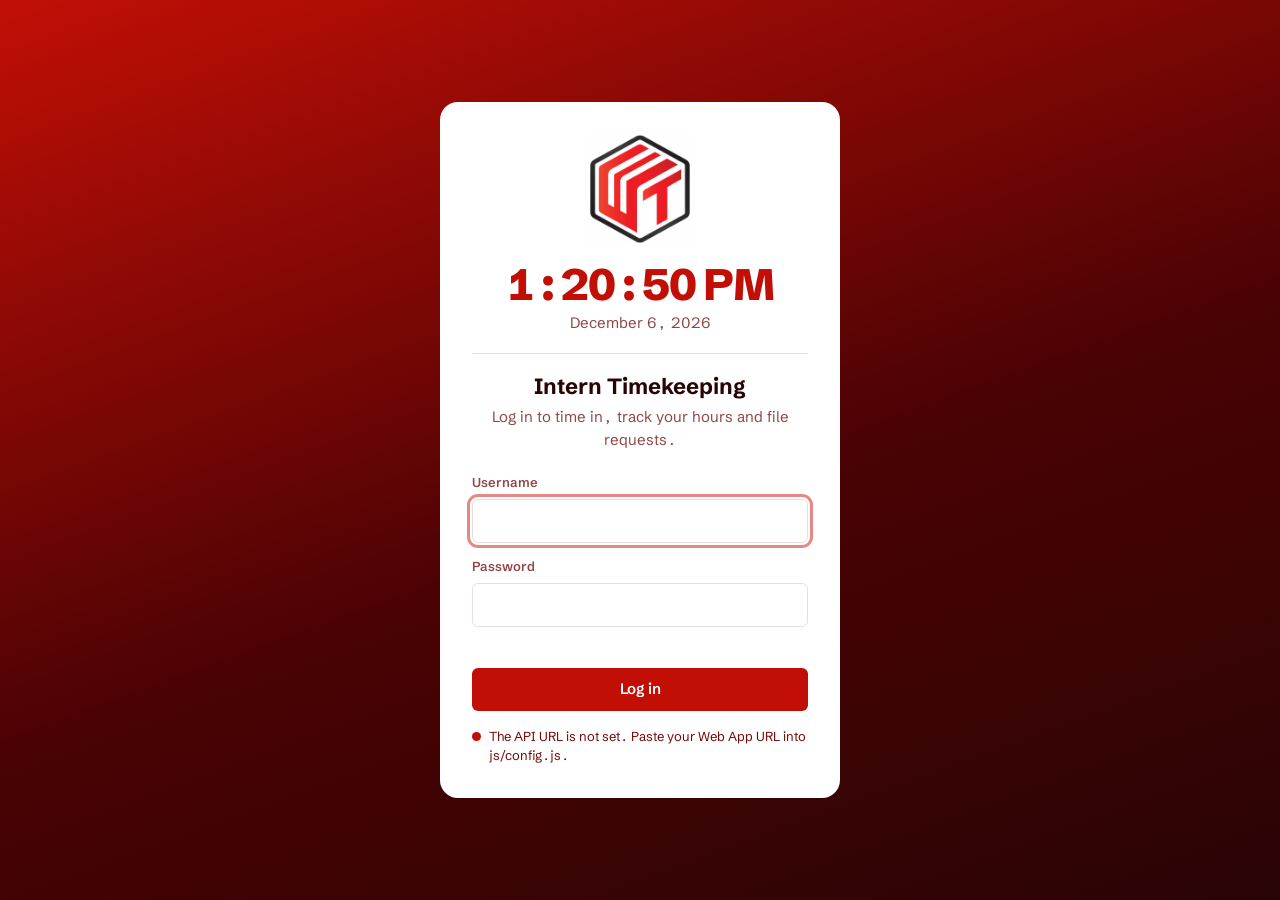
==== admin.html @ b7c835e6 "NEWLY LINK" ====
<!DOCTYPE html>
<html lang="en">
<head>
  <meta charset="UTF-8">
  <meta name="viewport" content="width=device-width, initial-scale=1">
  <meta name="referrer" content="no-referrer">
  <meta name="theme-color" content="#c20f06">
  <title>Admin Dashboard · Intern Timekeeping</title>
  <link rel="preconnect" href="https://fonts.googleapis.com">
  <link rel="preconnect" href="https://fonts.gstatic.com" crossorigin>
  <link href="https://fonts.googleapis.com/css2?family=Schibsted+Grotesk:wght@400;500;600;700;800&display=swap" rel="stylesheet">
  <link rel="stylesheet" href="css/style.css">
  <link rel="icon" href="img/logo.png">
</head>
<body>
  <div class="app app-admin">
    <aside class="sidebar">
      <img src="img/logo.png" alt="" class="side-logo" onerror="this.hidden=true">
      <div class="side-clock">
        <div class="side-day" data-clock-weekday></div>
        <div class="side-date" data-clock-date></div>
        <div class="side-time" data-clock-time></div>
      </div>
      <nav class="side-nav" aria-label="Admin pages">
        <button data-page="monitoring">Monitoring</button>
        <button data-page="add">Add intern</button>
        <button data-page="schedules">Schedule types</button>
        <button data-page="requests">Requests <span class="count" id="req-count" hidden></span></button>
        <button data-page="log">Attendance log</button>
      </nav>
      <button class="btn btn-side" data-logout>Log out</button>
    </aside>

    <div class="main">
      <header class="topbar">
        <div>
          <div class="hello">Admin dashboard</div>
          <div class="muted small" id="admin-meta"></div>
        </div>
        <button class="btn btn-ghost" id="refresh">Refresh</button>
      </header>

      <section class="content" data-section="monitoring" id="sec-monitoring"></section>
      <section class="content" data-section="add" id="sec-add" hidden></section>
      <section class="content" data-section="schedules" id="sec-schedules" hidden></section>
      <section class="content" data-section="requests" id="sec-requests" hidden></section>
      <section class="content" data-section="log" id="sec-log" hidden></section>
    </div>
  </div>

  <div id="modal-root"></div>
  <div id="toast-root" aria-live="polite"></div>
  <script src="js/config.js"></script>
  <script src="js/common.js"></script>
  <script src="js/admin.js"></script>
</body>
</html>
---- css/style.css ----
:root {
  /* Logo palette: #c20f06 #f60506 #290404 #e68984 #770506 #8f4645 #eb4d46 #d1aeac #4b0204 */
  --ink: #290404;          /* sidebar */
  --ink-2: #4b0204;        /* sidebar dividers / hover */
  --ink-soft: #d1aeac;     /* sidebar secondary text */
  --paper: #fbf6f5;        /* page background (tint of #d1aeac) */
  --card: #ffffff;
  --line: #ecdcdb;         /* borders (tint of #d1aeac) */
  --text: #290404;
  --muted: #8f4645;
  --brand: #c20f06;        /* primary buttons, active tabs */
  --brand-dark: #770506;   /* hover */
  --brand-bright: #f60506; /* accents */
  --brand-soft: #f7e6e5;
  --accent: #eb4d46;
  --accent-soft: #e68984;
  --present: #1d8558;
  --present-bg: #e3f4ec;
  --late: #a86a0c;
  --late-bg: #fcf0d9;
  --absent: #770506;
  --absent-bg: #f3dcdb;
  --leave: #6247b3;
  --leave-bg: #ece7fa;
  --radius-lg: 18px;
  --radius: 10px;
  --radius-sm: 6px;
  --font: 'Schibsted Grotesk', 'Segoe UI', system-ui, -apple-system, sans-serif;
}

* { box-sizing: border-box; }
html, body { margin: 0; height: 100%; }
body {
  font-family: var(--font);
  font-size: 15px;
  line-height: 1.5;
  color: var(--text);
  background: var(--paper);
  font-variant-numeric: tabular-nums;
}
[hidden] { display: none !important; }
button, input, select, textarea { font: inherit; color: inherit; }
:focus-visible { outline: 3px solid var(--accent-soft); outline-offset: 2px; }
.muted { color: var(--muted); }
.small { font-size: 13px; }
h1, h2, h3 { line-height: 1.2; margin: 0; }

/* ---------- Buttons & fields ---------- */
.btn {
  border: 1px solid transparent; border-radius: var(--radius-sm);
  padding: 9px 16px; font-weight: 600; cursor: pointer; background: var(--card);
  transition: background .15s, border-color .15s;
}
.btn:disabled { cursor: not-allowed; opacity: .45; }
.btn-primary { background: var(--brand); color: #fff; }
.btn-primary:hover:not(:disabled) { background: var(--brand-dark); }
.btn-ghost { border-color: var(--line); background: transparent; }
.btn-ghost:hover { background: #fff; }
.btn-danger { background: var(--absent); color: #fff; }
.btn-success { background: var(--present); color: #fff; }
.btn-block { width: 100%; }
.btn-sm { padding: 5px 10px; font-size: 13px; }
.btn-link { background: none; border: 0; color: var(--ink); text-decoration: underline; text-underline-offset: 3px; padding: 4px 6px; font-weight: 600; cursor: pointer; }
.btn-link.danger { color: var(--absent); }

.field { display: flex; flex-direction: column; gap: 6px; margin-bottom: 14px; }
.field > span { font-size: 13px; font-weight: 600; color: var(--muted); }
.field input, .field select, .field textarea {
  border: 1px solid var(--line); border-radius: var(--radius-sm); padding: 10px 12px;
  background: #fff; width: 100%;
}
.field textarea { min-height: 96px; resize: vertical; }
.field .hint { font-size: 12px; color: var(--muted); }
.form-error { color: var(--absent); min-height: 1.2em; margin: 0 0 10px; font-size: 14px; }
.row { display: grid; grid-template-columns: repeat(auto-fit, minmax(160px, 1fr)); gap: 0 14px; }

.time12 { display: flex; gap: 6px; }
.time12 select { width: auto; flex: 1; }

.chips { display: flex; flex-wrap: wrap; gap: 6px; }
.chip input { position: absolute; opacity: 0; pointer-events: none; }
.chip span {
  display: inline-block; padding: 6px 12px; border-radius: 999px; border: 1px solid var(--line);
  cursor: pointer; font-size: 13px; font-weight: 600; background: #fff; user-select: none;
}
.chip input:checked + span { background: var(--brand); color: #fff; border-color: var(--brand); }
.chip input:focus-visible + span { outline: 3px solid var(--accent-soft); outline-offset: 2px; }

/* ---------- Pills ---------- */
.pill { display: inline-block; padding: 2px 10px; border-radius: 999px; font-size: 12px; font-weight: 700; white-space: nowrap; }
.pill.present, .pill.APPROVED { background: var(--present-bg); color: var(--present); }
.pill.late, .pill.PENDING { background: var(--late-bg); color: var(--late); }
.pill.absent, .pill.DECLINED { background: var(--absent-bg); color: var(--absent); }
.pill.leave { background: var(--leave-bg); color: var(--leave); }
.pill.expected, .pill.off, .pill.SUPERSEDED { background: #e8ecf3; color: var(--muted); }

/* ---------- Boot / login ---------- */
.boot { position: fixed; inset: 0; display: grid; place-items: center; color: var(--muted); }
.login {
  min-height: 100%; display: grid; place-items: center; padding: 24px;
  background: linear-gradient(160deg, var(--brand) 0%, var(--ink-2) 55%, var(--ink) 100%);
}
.login-card { width: 100%; max-width: 400px; background: var(--card); border-radius: var(--radius-lg); padding: 32px; }
.login-head { text-align: center; }
.login-logo { display: block; max-width: 160px; max-height: 110px; width: auto; height: auto; margin: 0 auto 18px; object-fit: contain; }
.login-clock { border-bottom: 1px solid var(--line); padding-bottom: 18px; margin-bottom: 20px; }
.login-time { color: var(--brand); }
.login-time { font-size: 44px; font-weight: 800; letter-spacing: -1px; line-height: 1; }
.login-date { color: var(--muted); margin-top: 6px; }
.login-title { font-size: 22px; }
.login-sub { color: var(--muted); margin: 6px 0 22px; }

/* ---------- App shell ---------- */
.app { display: grid; grid-template-columns: 300px 1fr; min-height: 100%; }
.app-admin { grid-template-columns: 250px 1fr; }
.sidebar {
  background: var(--ink); color: #fff; padding: 28px 22px; display: flex; flex-direction: column; gap: 26px;
  position: sticky; top: 0; height: 100vh; overflow-y: auto;
}
.side-day { color: var(--ink-soft); font-weight: 600; }
.side-date { font-size: 22px; font-weight: 700; line-height: 1.2; }
.side-time { font-size: 40px; font-weight: 800; letter-spacing: -1px; margin-top: 8px; line-height: 1; }

.roster-title { font-size: 13px; font-weight: 600; color: var(--ink-soft); margin-bottom: 10px; }
.roster-list { list-style: none; margin: 0; padding: 0; }
.roster-list li { padding: 10px 0; border-top: 1px solid var(--ink-2); display: grid; grid-template-columns: 1fr auto; gap: 2px 8px; }
.roster-list .r-name { font-weight: 600; }
.roster-list .r-shift { font-size: 12px; color: var(--ink-soft); grid-column: 1; }
.roster-list .pill { grid-row: 1 / span 2; grid-column: 2; align-self: center; }
.roster-list .me .r-name::after { content: ' (you)'; color: var(--ink-soft); font-weight: 400; }
.roster-empty { color: var(--ink-soft); font-size: 14px; }

.side-nav { display: flex; flex-direction: column; gap: 2px; }
.side-nav button {
  text-align: left; background: none; border: 0; color: var(--ink-soft); padding: 10px 12px;
  border-radius: var(--radius-sm); font-weight: 600; cursor: pointer; display: flex; justify-content: space-between;
}
.side-nav button:hover { color: #fff; background: var(--ink-2); }
.side-nav button[aria-current="page"] { background: var(--brand); color: #fff; }
.count { background: var(--late); color: #fff; border-radius: 999px; padding: 0 8px; font-size: 12px; }
.btn-side { margin-top: auto; background: transparent; border: 1px solid var(--ink-2); color: var(--ink-soft); }

.main { min-width: 0; display: flex; flex-direction: column; }
.topbar {
  display: flex; align-items: center; gap: 20px; padding: 18px 32px;
  border-bottom: 1px solid var(--line); background: var(--paper); flex-wrap: wrap;
}
.topbar > div:first-child { flex: 1; min-width: 180px; }
.hello { font-size: 20px; font-weight: 700; }
.tabs { display: flex; gap: 4px; flex-wrap: wrap; }
.tabs button {
  background: none; border: 0; padding: 8px 14px; border-radius: 999px; font-weight: 600; color: var(--muted); cursor: pointer;
}
.tabs button[aria-current="page"] { background: var(--brand); color: #fff; }
.content { padding: 28px 32px 60px; max-width: 1180px; width: 100%; }

.panel { background: var(--card); border: 1px solid var(--line); border-radius: var(--radius); padding: 22px; margin-bottom: 22px; }
.panel h2 { font-size: 17px; margin-bottom: 4px; }
.panel .lead { color: var(--muted); margin: 0 0 16px; font-size: 14px; }
.panel-head { display: flex; justify-content: space-between; align-items: flex-start; gap: 12px; flex-wrap: wrap; margin-bottom: 14px; }
.two-col { display: grid; grid-template-columns: minmax(280px, 380px) 1fr; gap: 22px; align-items: start; }
.two-col > .panel { margin-bottom: 0; }

/* ---------- Shift card (the centerpiece) ---------- */
.shift {
  background: var(--card); border: 1px solid var(--line); border-top: 6px solid var(--brand-bright);
  border-radius: var(--radius-lg); padding: 28px; margin-bottom: 22px;
}
.shift-head { display: flex; justify-content: space-between; align-items: flex-start; gap: 16px; flex-wrap: wrap; }
.shift-state { font-size: 26px; font-weight: 800; letter-spacing: -.5px; }
.shift-sub { color: var(--muted); margin-top: 4px; }
.live { display: inline-flex; align-items: center; gap: 8px; font-weight: 700; color: var(--present); }
.live::before {
  content: ''; width: 10px; height: 10px; border-radius: 50%; background: var(--present);
  box-shadow: 0 0 0 0 rgba(29,133,88,.5); animation: pulse 1.8s infinite;
}
@keyframes pulse { 70% { box-shadow: 0 0 0 10px rgba(29,133,88,0); } 100% { box-shadow: 0 0 0 0 rgba(29,133,88,0); } }

.counter { font-size: 56px; font-weight: 800; letter-spacing: -2px; line-height: 1; margin: 22px 0 4px; }
.counter-label { color: var(--muted); font-size: 14px; }

.rail { margin: 30px 0 8px; }
.rail-track { position: relative; height: 14px; background: var(--brand-soft); border-radius: 999px; }
.rail-fill { position: absolute; top: 0; bottom: 0; background: var(--present); border-radius: 999px; }
.rail-needle { position: absolute; top: -8px; bottom: -8px; width: 3px; background: var(--ink); border-radius: 2px; transform: translateX(-1px); }
.rail-needle span {
  position: absolute; top: -24px; left: 50%; transform: translateX(-50%); font-size: 12px; font-weight: 700;
  background: var(--ink); color: #fff; padding: 1px 7px; border-radius: 4px; white-space: nowrap;
}
.rail-ends { display: flex; justify-content: space-between; font-size: 13px; color: var(--muted); margin-top: 8px; font-weight: 600; }

.punch { display: grid; grid-template-columns: 1fr 1fr; gap: 14px; margin-top: 26px; }
.punch .btn { padding: 18px; font-size: 17px; border-radius: var(--radius); }
.btn-in { background: var(--present); color: #fff; }
.btn-out { background: var(--brand); color: #fff; }
.btn-in:disabled, .btn-out:disabled { background: #cfd6e3; color: #5d6880; opacity: 1; }
.punch-note { margin-top: 12px; color: var(--muted); font-size: 14px; }
.btn-in.done::before { content: '✓ '; }

/* ---------- Stats strip ---------- */
.stats { display: grid; grid-template-columns: repeat(5, 1fr); background: var(--card); border: 1px solid var(--line); border-radius: var(--radius); margin-bottom: 22px; }
.stat { padding: 18px 20px; border-left: 1px solid var(--line); }
.stat:first-child { border-left: 0; }
.stat-value { font-size: 28px; font-weight: 800; letter-spacing: -.5px; line-height: 1.1; }
.stat-label { color: var(--muted); font-size: 13px; margin-top: 2px; }
.stat.warn .stat-value { color: var(--late); }
.stat.bad .stat-value { color: var(--brand); }
.progress { height: 6px; background: var(--brand-soft); border-radius: 999px; overflow: hidden; margin-top: 10px; }
.progress > div { height: 100%; background: var(--accent); }

/* ---------- Tables & lists ---------- */
.table-wrap { overflow-x: auto; }
table { width: 100%; border-collapse: collapse; font-size: 14px; }
th { text-align: left; font-weight: 600; color: var(--muted); font-size: 12px; padding: 8px 10px; border-bottom: 1px solid var(--line); white-space: nowrap; }
td { padding: 11px 10px; border-bottom: 1px solid #edf0f5; vertical-align: top; }
tr:last-child td { border-bottom: 0; }
td .sub { display: block; color: var(--muted); font-size: 12px; }
tr.inactive td { opacity: .5; }
.actions { white-space: nowrap; }

.req-list { display: flex; flex-direction: column; gap: 12px; }
.req { border: 1px solid var(--line); border-radius: var(--radius); padding: 14px 16px; }
.req-top { display: flex; justify-content: space-between; gap: 10px; align-items: center; flex-wrap: wrap; }
.req-date { font-weight: 700; }
.req-reason { margin: 8px 0 0; white-space: pre-wrap; word-break: break-word; }
.req-remark { margin-top: 8px; font-size: 13px; padding: 8px 10px; background: var(--paper); border-radius: var(--radius-sm); }
.req-actions { display: flex; gap: 8px; margin-top: 12px; }

.empty { color: var(--muted); padding: 18px 0; }
.notice { background: var(--late-bg); color: #6d4506; padding: 12px 14px; border-radius: var(--radius-sm); margin-bottom: 16px; font-size: 14px; }

/* ---------- Modal ---------- */
.modal-backdrop { position: fixed; inset: 0; background: rgba(41, 4, 4, .6); display: grid; place-items: center; padding: 20px; z-index: 50; }
.modal { background: #fff; border-radius: var(--radius-lg); width: 100%; max-width: 460px; padding: 26px; max-height: 90vh; overflow-y: auto; animation: rise .18s ease-out; }
.modal h3 { font-size: 20px; margin-bottom: 10px; }
.modal-actions { display: flex; justify-content: flex-end; gap: 10px; margin-top: 18px; }
.modal.late { border-top: 8px solid var(--late); text-align: center; }
.late-amount { font-size: 34px; font-weight: 800; color: var(--late); margin: 8px 0; letter-spacing: -.5px; }
.modal.late .modal-actions { justify-content: center; }
@keyframes rise { from { transform: translateY(10px); opacity: 0; } }

/* ---------- Toast ---------- */
#toast-root { position: fixed; bottom: 20px; right: 20px; display: flex; flex-direction: column; gap: 8px; z-index: 60; }
.toast { background: var(--ink); color: #fff; padding: 12px 16px; border-radius: var(--radius-sm); max-width: 360px; font-size: 14px; animation: rise .18s ease-out; }
.toast.error { background: var(--absent); }
.toast.success { background: var(--present); }

/* ---------- Responsive ---------- */
@media (max-width: 1000px) {
  .stats { grid-template-columns: repeat(3, 1fr); }
  .stat:nth-child(4) { border-left: 0; }
  .stat:nth-child(n+4) { border-top: 1px solid var(--line); }
  .two-col { grid-template-columns: 1fr; }
}
@media (max-width: 820px) {
  .app, .app-admin { grid-template-columns: 1fr; }
  .sidebar { position: static; height: auto; }
  .side-nav { flex-direction: row; flex-wrap: wrap; }
  .btn-side { margin-top: 0; }
  .topbar, .content { padding-left: 18px; padding-right: 18px; }
  .counter { font-size: 44px; }
  .punch { grid-template-columns: 1fr; }
  .stats { grid-template-columns: 1fr 1fr; }
  .stat { border-left: 0; border-top: 1px solid var(--line); }
  .stat:first-child, .stat:nth-child(2) { border-top: 0; }
  .stat:nth-child(even) { border-left: 1px solid var(--line); }
}
@media (prefers-reduced-motion: reduce) {
  *, *::before { animation: none !important; transition: none !important; }
}

/* ---------- v2 additions ---------- */
.side-logo { width: 64px; height: 64px; object-fit: contain; background: #fff; border-radius: 14px; padding: 6px; }
.stats-4 { grid-template-columns: repeat(4, 1fr); }
.stat-note { font-size: 12px; color: var(--muted); margin-top: 6px; }
td.num { font-weight: 700; }
select.assign { border: 1px solid var(--line); border-radius: var(--radius-sm); padding: 6px 8px; background: #fff; max-width: 240px; }
fieldset { border: 0; padding: 0; margin: 0; min-width: 0; }
.panel.narrow { max-width: 640px; }
.two-col.even { grid-template-columns: 1fr 1fr; margin-bottom: 22px; }
.id-link { padding: 0; text-decoration: none; font-family: inherit; }
.success-box { background: var(--present-bg); color: #10492f; border-radius: var(--radius-sm); padding: 14px 16px; margin-bottom: 18px; font-size: 14px; }
.success-box p { margin: 6px 0 10px; }
.id-box { display: flex; align-items: center; gap: 10px; flex-wrap: wrap; }
.id-box code { background: #fff; padding: 6px 10px; border-radius: 6px; font-size: 15px; font-weight: 700; letter-spacing: .3px; }

.conn { display: flex; align-items: flex-start; gap: 8px; margin: 16px 0 0; font-size: 13px; color: var(--muted); }
.conn-dot { width: 9px; height: 9px; border-radius: 50%; background: #c9b9b8; flex: none; margin-top: 5px; }
.conn.ok .conn-dot { background: var(--present); }
.conn.ok { color: var(--present); }
.conn.warn .conn-dot { background: var(--late); }
.conn.warn { color: var(--late); }
.conn.bad .conn-dot { background: var(--brand); }
.conn.bad { color: var(--brand-dark); }

@media (max-width: 1000px) {
  .stats-4 { grid-template-columns: 1fr 1fr; }
  .stats-4 .stat:nth-child(3) { border-left: 0; }
  .stats-4 .stat:nth-child(n+3) { border-top: 1px solid var(--line); }
  .two-col.even { grid-template-columns: 1fr; }
}
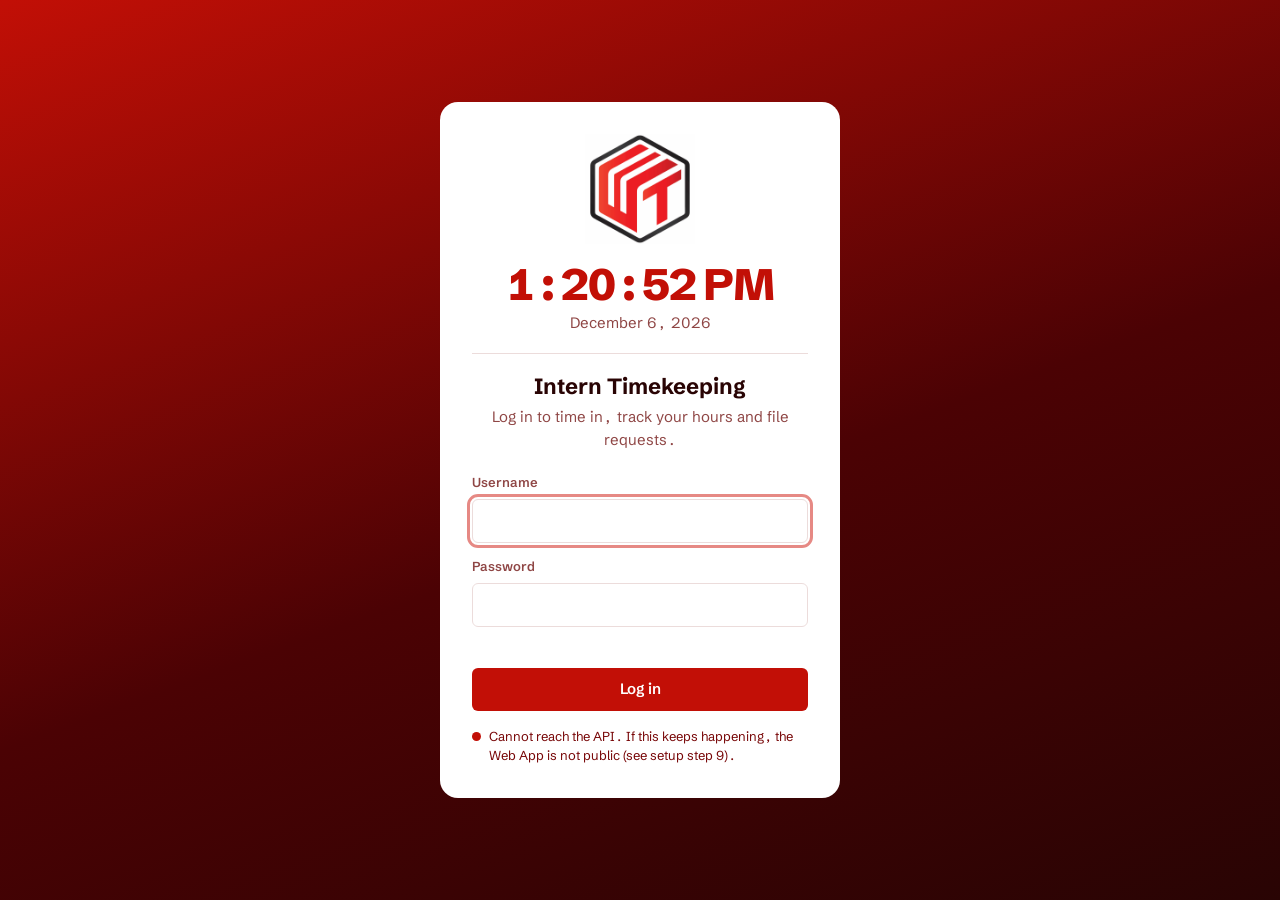
==== commit 8727b3c2: "latest update" ====
--- a/admin.html
+++ b/admin.html
@@ -24,6 +24,7 @@
       <nav class="side-nav" aria-label="Admin pages">
         <button data-page="monitoring">Monitoring</button>
         <button data-page="add">Add intern</button>
+        <button data-page="weekly">Weekly schedule</button>
         <button data-page="schedules">Schedule types</button>
         <button data-page="requests">Requests <span class="count" id="req-count" hidden></span></button>
         <button data-page="log">Attendance log</button>
@@ -42,6 +43,7 @@
 
       <section class="content" data-section="monitoring" id="sec-monitoring"></section>
       <section class="content" data-section="add" id="sec-add" hidden></section>
+      <section class="content content-wide" data-section="weekly" id="sec-weekly" hidden></section>
       <section class="content" data-section="schedules" id="sec-schedules" hidden></section>
       <section class="content" data-section="requests" id="sec-requests" hidden></section>
       <section class="content" data-section="log" id="sec-log" hidden></section>
--- a/css/style.css
+++ b/css/style.css
@@ -299,3 +299,47 @@
   .stats-4 .stat:nth-child(n+3) { border-top: 1px solid var(--line); }
   .two-col.even { grid-template-columns: 1fr; }
 }
+
+/* ---------- Weekly schedule (admin) ---------- */
+.content-wide { max-width: none; }
+.week-bar { display: flex; justify-content: space-between; align-items: center; gap: 12px; flex-wrap: wrap; margin-bottom: 10px; }
+.week-nav, .week-actions { display: flex; align-items: center; gap: 8px; flex-wrap: wrap; }
+.week-title { font-size: 18px; margin-left: 6px; }
+.legend { display: inline-block; padding: 0 6px; border-radius: 4px; }
+.legend.ov { background: var(--brand-soft); color: var(--brand-dark); font-weight: 600; }
+.week-wrap { border: 1px solid var(--line); border-radius: var(--radius-sm); }
+.week-grid { min-width: 1100px; }
+.week-grid th, .week-grid td { border-right: 1px solid #f0e6e5; padding: 8px; }
+.week-grid thead th { background: var(--paper); color: var(--text); font-size: 13px; }
+.week-grid thead th.today { background: var(--brand); color: #fff; }
+.week-grid thead th.today .sub { color: #ffe3e1; }
+.week-grid th.who { position: sticky; left: 0; background: #fff; z-index: 1; min-width: 190px; text-align: left; font-weight: 400; color: var(--text); font-size: 14px; }
+.week-grid thead th.who { background: var(--paper); font-weight: 600; }
+.week-grid select { width: 100%; min-width: 118px; border: 1px solid var(--line); border-radius: 6px; padding: 6px; background: #fff; font-size: 13px; }
+.week-grid select.fill { margin-top: 6px; font-size: 12px; color: var(--muted); }
+.week-grid td.ov { background: var(--brand-soft); }
+.week-grid td.ov select { border-color: var(--accent-soft); font-weight: 600; }
+.week-grid td.dirty { box-shadow: inset 0 0 0 2px var(--brand); }
+.week-grid td.locked { color: var(--muted); font-size: 13px; background: #faf7f7; }
+.week-grid td.locked.ov { background: #f6ecec; }
+.cell-text { font-weight: 600; color: var(--text); }
+
+/* ---------- My schedule (intern) ---------- */
+.week-label { font-size: 14px; color: var(--muted); margin: 14px 0 8px; }
+.mysched { display: grid; grid-template-columns: repeat(7, 1fr); gap: 8px; }
+.day { border: 1px solid var(--line); border-radius: var(--radius-sm); padding: 10px; position: relative; min-height: 92px; background: #fff; }
+.day-top { display: flex; justify-content: space-between; font-size: 12px; color: var(--muted); }
+.day-top strong { color: var(--text); font-size: 13px; }
+.day-name { font-weight: 700; margin-top: 8px; font-size: 14px; }
+.day-time { font-size: 12px; color: var(--muted); }
+.day.off .day-name { color: var(--muted); font-weight: 600; }
+.day.ov { background: var(--brand-soft); border-color: var(--accent-soft); }
+.day.today { border: 2px solid var(--brand); }
+.day.past { opacity: .5; }
+.day-tag { position: absolute; bottom: 8px; right: 8px; font-size: 10px; font-weight: 700; color: var(--brand-dark); text-transform: uppercase; letter-spacing: .4px; }
+@media (max-width: 900px) {
+  .mysched { grid-template-columns: repeat(4, 1fr); }
+}
+@media (max-width: 520px) {
+  .mysched { grid-template-columns: repeat(2, 1fr); }
+}
